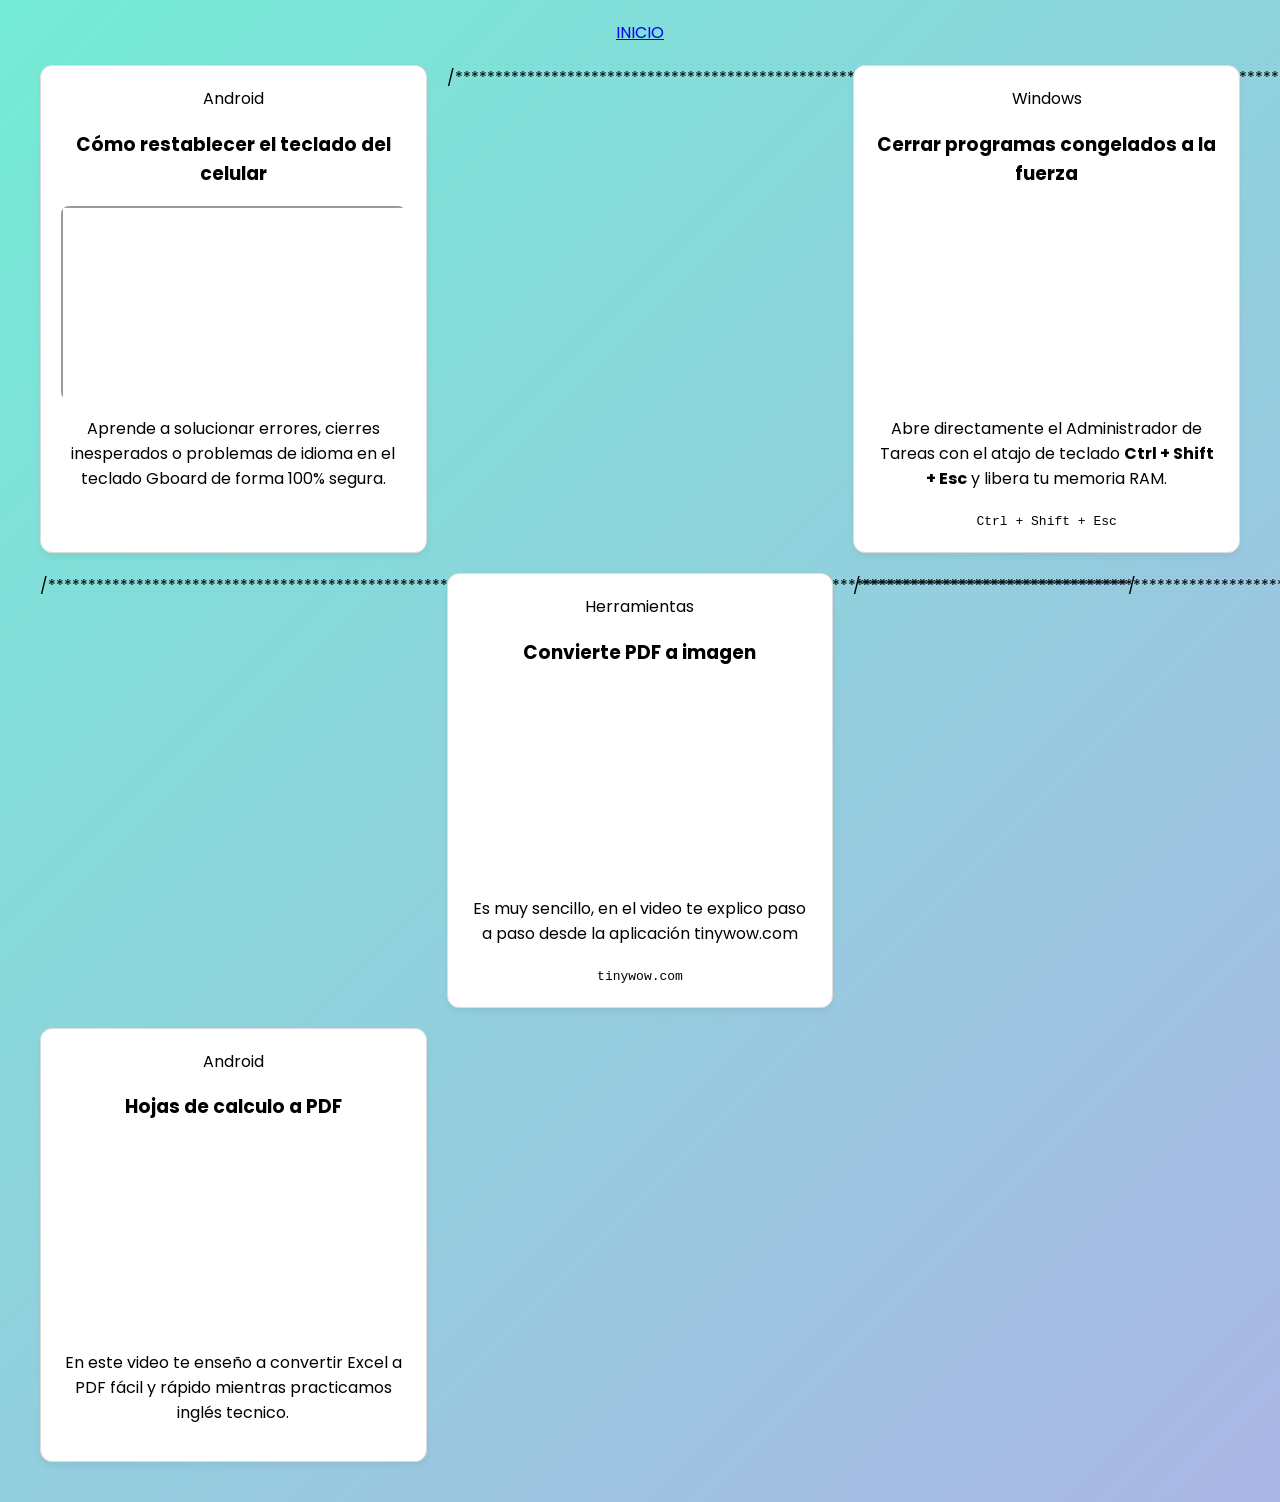
==== Tutoriales.html @ b7efc161 "Nuevo video" ====
<!DOCTYPE html>
<html lang="en">
<head>
    <meta charset="UTF-8">
    <title>Tutoriales</title>
    <link rel="stylesheet" href="css/style.css">
    <link rel="preconnect" href="https://fonts.googleapis.com">
    <link rel="preconnect" href="https://fonts.gstatic.com" crossorigin>
    <link href="https://fonts.googleapis.com/css2?family=Libertinus+Keyboard&family=Poppins:ital,wght@0,100;0,200;0,300;0,400;0,500;0,600;0,700;0,800;0,900;1,100;1,200;1,300;1,400;1,500;1,600;1,700;1,800;1,900&display=swap" rel="stylesheet">
</head>
<body>
<a href="index.html">INICIO</a>

<section class="tutoriales-container">

    <div class="tutorial-card">
        <span class="tag tag-android">Android</span>
        <h3>Cómo restablecer el teclado del celular</h3>

        <div class="video-responsive">
            <iframe
                src="https://www.tiktok.com/@celene_celine/video/7644374557515713799"
                allow="accelerometer; autoplay; clipboard-write; encrypted-media; gyroscope; picture-in-picture; web-share"
                allowfullscreen>
                scrolling="no"
                style="border: none; width: 100%; height:100%">
            </iframe>
        </div>

        <p>Aprende a solucionar errores, cierres inesperados o problemas de idioma en el teclado Gboard de forma 100% segura.</p>
    </div>
/*******************************************************************************************************************************************/
    <div class="tutorial-card">
        <span class="tag tag-windows">Windows</span>
        <h3>Cerrar programas congelados a la fuerza</h3>

        <div class="video-responsive">
            <iframe
                    src="https://youtube.com/embed/o0e40ADSaXM?si=9dqbxzDAvgamKejJ"
                    allow="accelerometer; autoplay; clipboard-write; encrypted-media; gyroscope; picture-in-picture; web-share"
                    frameborder="0" allowfullscreen>

            </iframe>
        </div>

        <p>Abre directamente el Administrador de Tareas con el atajo de teclado <strong>Ctrl + Shift + Esc</strong> y libera tu memoria RAM.</p>
        <code class="comando-box">Ctrl + Shift + Esc</code>
    </div>
/***************************************************************************************************************************************/
    <div class="tutorial-card">
        <span class="tag tag-windows">Herramientas</span>
        <h3>Convierte PDF a imagen</h3>

        <div class="video-responsive">
            <iframe src="https://youtube.com/embed/o8JNYIrlY2Y?si=Uz8FwnPqdDXKiIKc" frameborder="0" allowfullscreen></iframe>
        </div>

        <p>Es muy sencillo, en el video te explico paso a paso desde la aplicación tinywow.com</p>
        <code class="comando-box">tinywow.com</code>
    </div>
    /************************************************************************************************************************************/
    <div class="tutorial-card">
        <span class="tag tag-android">Android</span>
        <h3>Hojas de calculo a PDF</h3>

        <div class="video-responsive">
            <iframe src="https://youtube.com/embed/GjfxSZ3--k0?si=b-yqbgcsvzD-iQ19" frameborder="0" allowfullscreen></iframe>
        </div>

        <p>En este video te enseño a convertir Excel a PDF fácil y rápido mientras practicamos inglés tecnico. </p>
    </div>

</section>
</body>
</html>
---- css/style.css ----
/* Fondo general y fuente */
body {
    background: linear-gradient(135deg, #74ebd5, #ACB6E5);
     font-family: 'Poppins', sans-serif;
    text-align: center;
    margin: 0;
    padding: 20px;
}

/* Título principal */
h1 {
    color: darkblue;
     font-family: 'Poppins', sans-serif;
        font-weight: 700; /* Negrita */
}

/* Subtítulos */
h2 {
    color: darkred;
    margin-top: 20px;
    font-family: 'Poppins', sans-serif;
     font-weight: 700;
}

/* Listas */
ol, ul {
    display: inline-block;
    text-align: left;
    padding: 10px 20px;
    background-color: #fff8dc;
    border-radius: 8px;
}

/* Imagen */
img {
    display: block;
    margin: 20px auto;
    border-radius: 50%;
    border: 3px solid #333;
     max-width: 50%;   /* Nunca será más ancha que su contenedor */
        height: auto;      /* Mantiene la proporción */
}

/* Formulario */
form {
    display: flex;
    flex-direction: column;
    align-items: stretch;  /* hace que los hijos respeten el ancho */
    gap: 10px;
    width: 100%;
    box-sizing: border-box;
    padding: 10px 0;
}

/* Inputs y textarea */
input,
textarea {
    width: 100%;
    padding: 10px;
    border: 2px solid #ccc;
    border-radius: 8px;
    font-size: 1em;
    box-sizing: border-box;
    transition: all 0.3s ease; /* transición suave */
}

/* Al pasar el cursor o enfocar el campo */
input:focus,
textarea:focus {
    border-color: #ff758c; /* color del borde */
    box-shadow: 0 0 8px rgba(255, 117, 140, 0.4); /* brillo suave */
    outline: none; /* quita el borde azul del navegador */
}

/* Botón */
button {
    background: linear-gradient(90deg, #ff7eb3, #ff758c);
    color: white;
    border: none;
    padding: 12px;
    border-radius: 25px;
    cursor: pointer;
    transition: all 0.3s ease;
    font-size: 1em;
}

/*Animacion del boton*/
button:hover {
    background: linear-gradient(90deg, #ff4b1f, #ff9068);
    transform: scale(1.05);
    box-shadow: 0 4px 10px rgba(255, 117, 140, 0.5);
}

.card {
    background: white;
    max-width: 500px;
    margin: 40px auto; /* Centrar */
    padding: 20px;
    border-radius: 15px; /* Bordes redondeados */
    box-shadow: 0px 4px 20px rgba(0, 0, 0, 0.2); /* Sombra */
}

.perfiles img {
    width: 150px;        /* Fuerza a todas a tener el mismo ancho */
    height: 150px;       /* Y el mismo alto */
    object-fit: cover;   /* Recorta la foto para que no se deforme */
    border-radius: 50%;  /* Hace el círculo perfecto */
    margin: 10px;
    border: 3px solid #333;
    display: inline-block;
}

.perfiles {
    display: grid;
    grid-template-columns: repeat(auto-fit, minmax(120px, 1fr));
    gap: 15px;
    margin: 20px 0;
}

/*RESPONSIVO*/
@media (min-width: 768px) {
    form {
        max-width: 400px;
        margin: 0 auto; /* Centra el formulario */
    }
}

/* Mensaje de respuesta */
.mensaje {
    text-align: center;
    font-weight: bold;
    color: #333;
    opacity: 0;
    transition: opacity 1s ease-in-out;
}

/* Clase visible que se aplicará con JS */
.mensaje.visible {
    opacity: 1;
}

.mensaje {
    text-align: center;
    font-weight: bold;
    color: #333;
    opacity: 0;
    transition: opacity 1s ease-in-out;
}

.mensaje.visible {
    opacity: 1;
}

.mensaje.error {
    color: red;
}

.mensaje.ok {
    color: green;
}

.video-responsive {
    position: relative;
    padding-bottom: 56.25%; /* Relación de aspecto 16:9 */
    height: 0;
    overflow: hidden;
    margin-bottom: 15px;
    border-radius: 8px;
}

.video-responsive iframe {
    position: absolute;
    top: 0;
    left: 0;
    width: 100%;
    height: 100%;
}

/* La cuadrícula inteligente */
.tutoriales-container {
    display: grid;
    grid-template-columns: repeat(auto-fit, minmax(300px, 1fr));
    gap: 20px;
    padding: 20px;
}

.tutorial-card {
    background: #ffffff;
    border: 1px solid #ddd;
    border-radius: 12px;
    padding: 20px;
    box-shadow: 0 4px 6px rgba(0,0,0,0.05);
}

/*Regla especial para que los shorts mantengan su forma vertical del celular*/
.short-vertical {
padding-bottom: 177.77%; /*Relacion de aspecto 9:16 (vertical) */
}
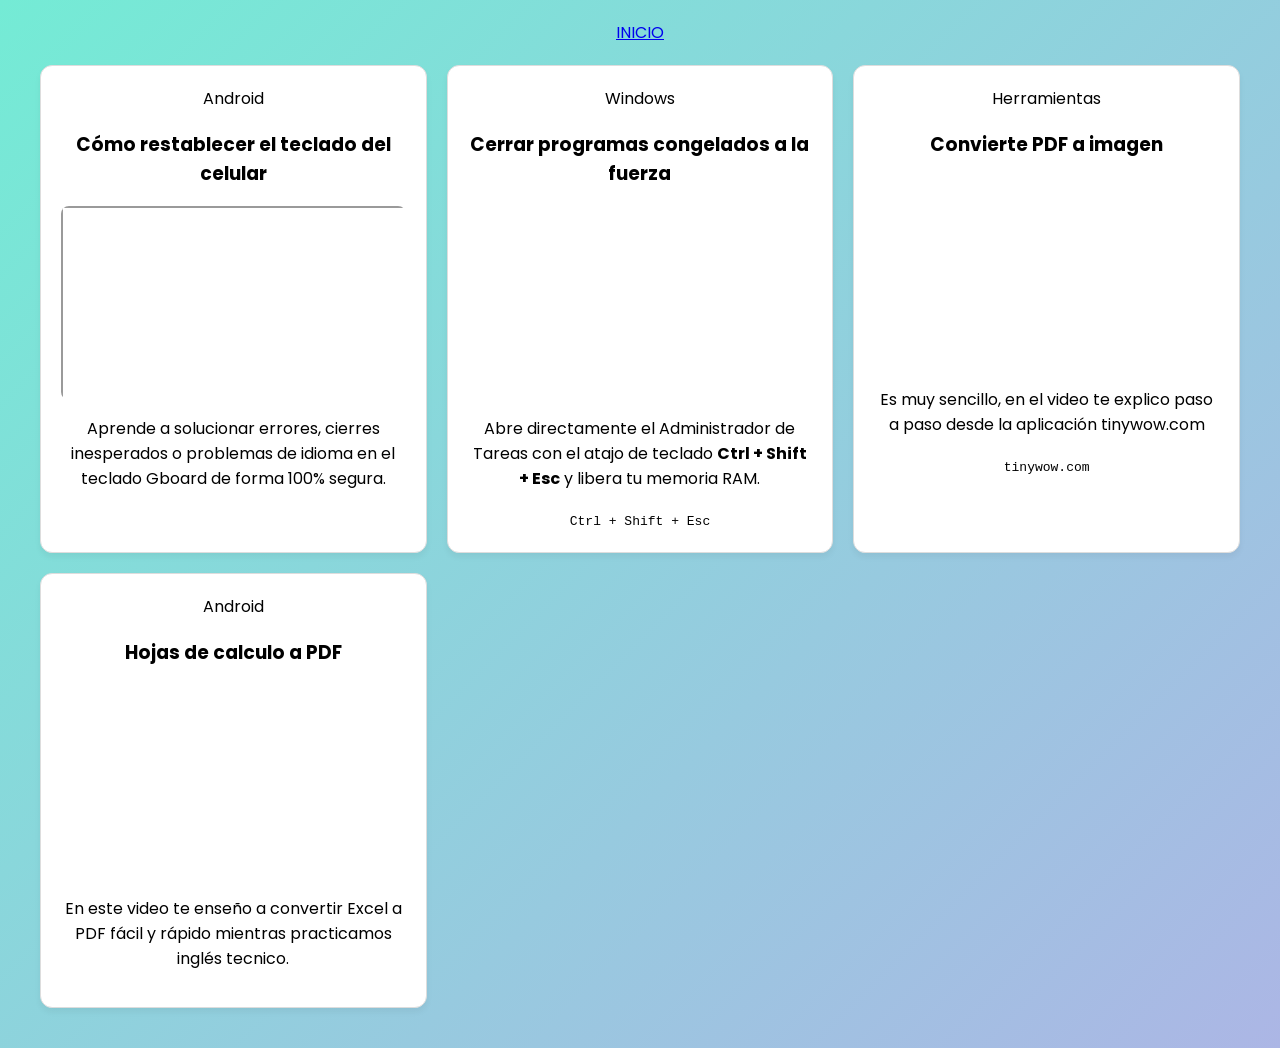
==== commit c6f0a18a: "estetica" ====
--- a/Tutoriales.html
+++ b/Tutoriales.html
@@ -29,7 +29,7 @@
 
         <p>Aprende a solucionar errores, cierres inesperados o problemas de idioma en el teclado Gboard de forma 100% segura.</p>
     </div>
-/*******************************************************************************************************************************************/
+
     <div class="tutorial-card">
         <span class="tag tag-windows">Windows</span>
         <h3>Cerrar programas congelados a la fuerza</h3>
@@ -46,7 +46,7 @@
         <p>Abre directamente el Administrador de Tareas con el atajo de teclado <strong>Ctrl + Shift + Esc</strong> y libera tu memoria RAM.</p>
         <code class="comando-box">Ctrl + Shift + Esc</code>
     </div>
-/***************************************************************************************************************************************/
+
     <div class="tutorial-card">
         <span class="tag tag-windows">Herramientas</span>
         <h3>Convierte PDF a imagen</h3>
@@ -58,7 +58,7 @@
         <p>Es muy sencillo, en el video te explico paso a paso desde la aplicación tinywow.com</p>
         <code class="comando-box">tinywow.com</code>
     </div>
-    /************************************************************************************************************************************/
+
     <div class="tutorial-card">
         <span class="tag tag-android">Android</span>
         <h3>Hojas de calculo a PDF</h3>
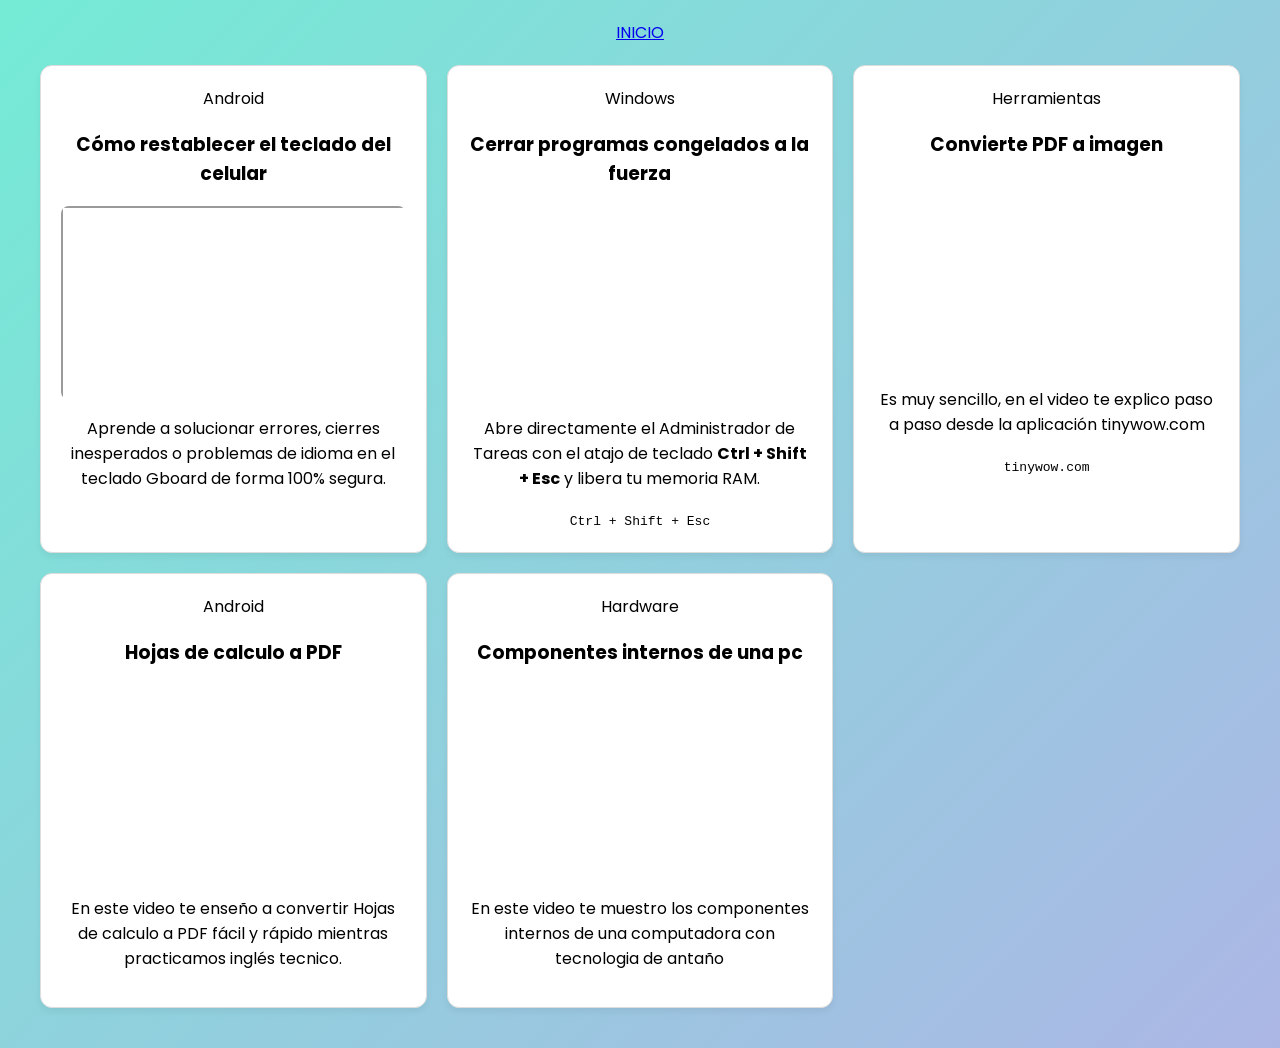
==== commit b9ab3af8: "Video sobre tecnologia de antaño" ====
--- a/Tutoriales.html
+++ b/Tutoriales.html
@@ -67,7 +67,18 @@
             <iframe src="https://youtube.com/embed/GjfxSZ3--k0?si=b-yqbgcsvzD-iQ19" frameborder="0" allowfullscreen></iframe>
         </div>
 
-        <p>En este video te enseño a convertir Excel a PDF fácil y rápido mientras practicamos inglés tecnico. </p>
+        <p>En este video te enseño a convertir Hojas de calculo a PDF fácil y rápido mientras practicamos inglés tecnico. </p>
+    </div>
+
+    <div class="tutorial-card">
+        <span class="tag tag-android">Hardware</span>
+        <h3>Componentes internos de una pc</h3>
+
+        <div class="video-responsive">
+            <iframe src="https://youtube.com/embed/bDXQo5ahZWA?si=fygKtFJK1-crt4XM" frameborder="0" allowfullscreen></iframe>
+        </div>
+
+        <p>En este video te muestro los componentes internos de una computadora con tecnologia de antaño</p>
     </div>
 
 </section>
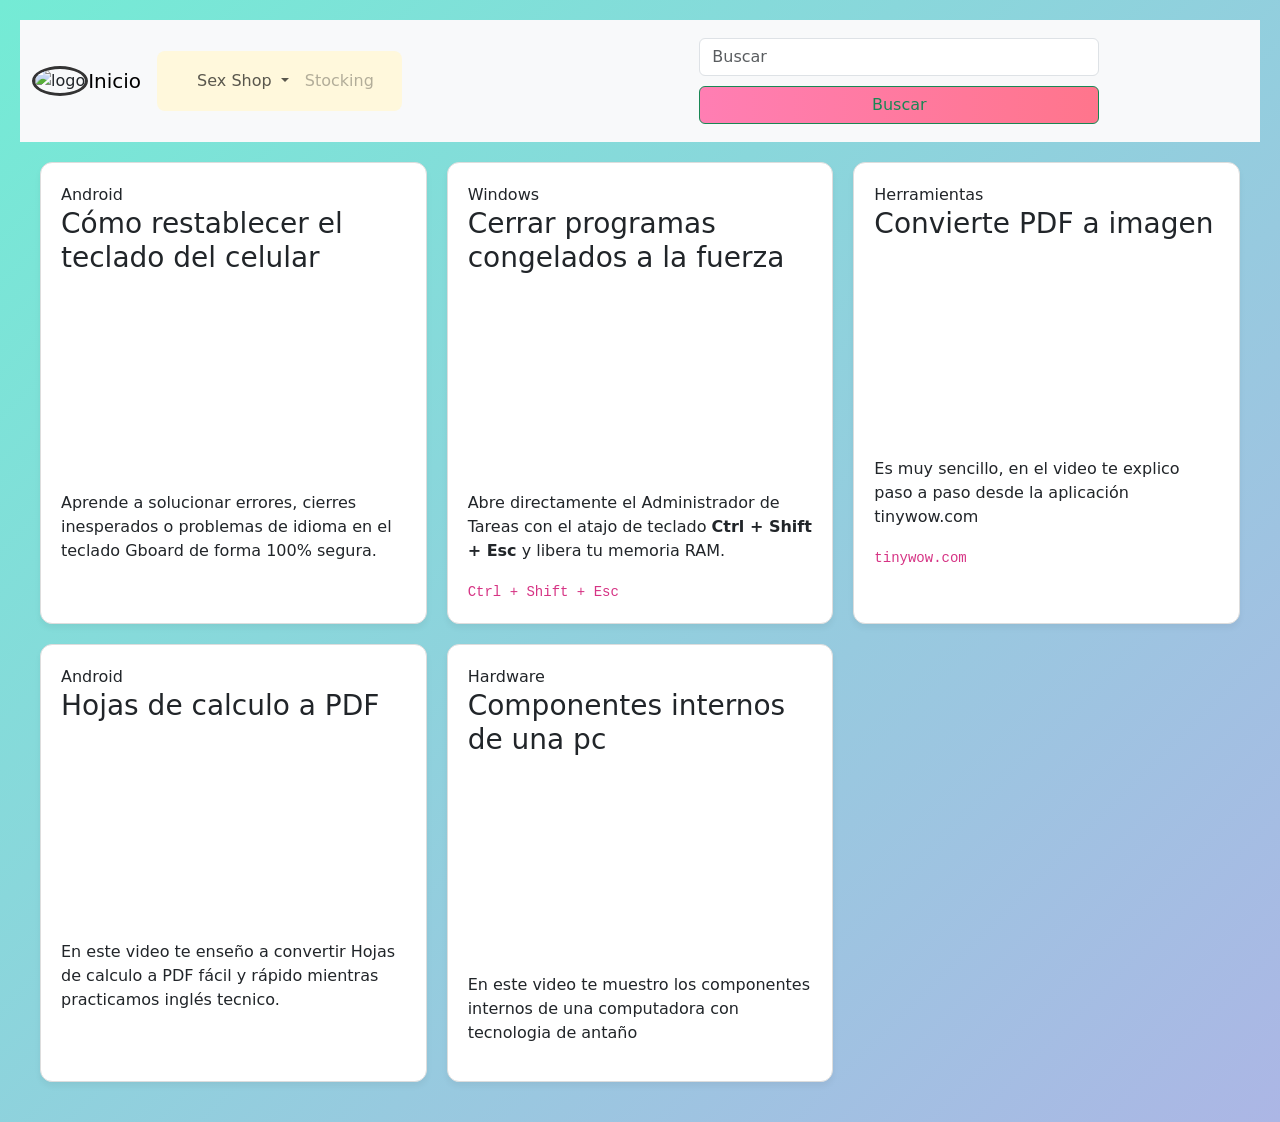
==== commit 935a75f0: "Navbar" ====
--- a/Tutoriales.html
+++ b/Tutoriales.html
@@ -4,12 +4,50 @@
     <meta charset="UTF-8">
     <title>Tutoriales</title>
     <link rel="stylesheet" href="css/style.css">
+    <link href="https://cdn.jsdelivr.net/npm/bootstrap@5.3.8/dist/css/bootstrap.min.css" rel="stylesheet" integrity="sha384-sRIl4kxILFvY47J16cr9ZwB07vP4J8+LH7qKQnuqkuIAvNWLzeN8tE5YBujZqJLB" crossorigin="anonymous">
     <link rel="preconnect" href="https://fonts.googleapis.com">
     <link rel="preconnect" href="https://fonts.gstatic.com" crossorigin>
     <link href="https://fonts.googleapis.com/css2?family=Libertinus+Keyboard&family=Poppins:ital,wght@0,100;0,200;0,300;0,400;0,500;0,600;0,700;0,800;0,900;1,100;1,200;1,300;1,400;1,500;1,600;1,700;1,800;1,900&display=swap" rel="stylesheet">
 </head>
 <body>
-<a href="index.html">INICIO</a>
+
+<nav class="navbar navbar-expand-lg bg-body-tertiary sticky-top">
+    <div class="container-fluid">
+        <img src="img/CeleneD.jpg" class="logo" alt="logo">
+        <a class="navbar-brand" href="index.html">Inicio</a>
+        <button class="navbar-toggler" type="button" data-bs-toggle="collapse" data-bs-target="#navbarSupportedContent" aria-controls="navbarSupportedContent" aria-expanded="false" aria-label="Toggle navigation">
+            <span class="navbar-toggler-icon"></span>
+        </button>
+        <div class="collapse navbar-collapse" id="navbarSupportedContent">
+            <ul class="navbar-nav me-auto mb-2 mb-lg-0">
+                <li class="nav-item">
+                    <a class="nav-link active" aria-current="page" href="catalogo.html"></a>
+                </li>
+                <li class="nav-item">
+                    <a class="nav-link" href="lenceria.html"></a>
+                </li>
+                <li class="nav-item dropdown">
+                    <a class="nav-link dropdown-toggle" href="#" role="button" data-bs-toggle="dropdown" aria-expanded="false">
+                        Sex Shop
+                    </a>
+                    <ul class="dropdown-menu">
+                        <li><a class="dropdown-item" href="#"></a></li>
+                        <li><a class="dropdown-item" href="#"></a></li>
+                        <li><hr class="dropdown-divider"></li>
+                        <li><a class="dropdown-item" href="#"></a></li>
+                    </ul>
+                </li>
+                <li class="nav-item">
+                    <a class="nav-link disabled" aria-disabled="true">Stocking</a>
+                </li>
+            </ul>
+            <form class="d-flex" role="search">
+                <input class="form-control me-2" type="search" placeholder="Buscar" aria-label="Search"/>
+                <button class="btn btn-outline-success" type="submit">Buscar</button>
+            </form>
+        </div>
+    </div>
+</nav>
 
 <section class="tutoriales-container">
 
@@ -19,11 +57,11 @@
 
         <div class="video-responsive">
             <iframe
-                src="https://www.tiktok.com/@celene_celine/video/7644374557515713799"
-                allow="accelerometer; autoplay; clipboard-write; encrypted-media; gyroscope; picture-in-picture; web-share"
+                src="https://www.tiktok.com/embed/v2/7644374557515713799"
+                allow="accelerometer; autoplay; clipboard-write; encrypted-media; gyroscope; picture-in-picture"
                 allowfullscreen>
                 scrolling="no"
-                style="border: none; width: 100%; height:100%">
+                style="border: none; width: 100%; height:100%; overflow:hidden;">
             </iframe>
         </div>
 
@@ -82,5 +120,6 @@
     </div>
 
 </section>
+<script src="https://cdn.jsdelivr.net/npm/bootstrap@5.3.8/dist/js/bootstrap.bundle.min.js" integrity="sha384-FKyoEForCGlyvwx9Hj09JcYn3nv7wiPVlz7YYwJrWVcXK/BmnVDxM+D2scQbITxI" crossorigin="anonymous"></script>
 </body>
 </html>
--- a/css/style.css
+++ b/css/style.css
@@ -192,11 +192,14 @@
     box-shadow: 0 4px 6px rgba(0,0,0,0.05);
 }
 
-/*Regla especial para que los shorts mantengan su forma vertical del celular*/
+/*Ajuste de ingenieria para que los reproductores verticales quepan al 100% sin scrollbar*/
 .short-vertical {
-padding-bottom: 177.77%; /*Relacion de aspecto 9:16 (vertical) */
-}
-
-
-
-
+position: relative;
+padding-bottom: 160%; /*Aumentamos el espacio vertical */
+height: 0;
+overflow: hidden;
+}
+
+
+
+
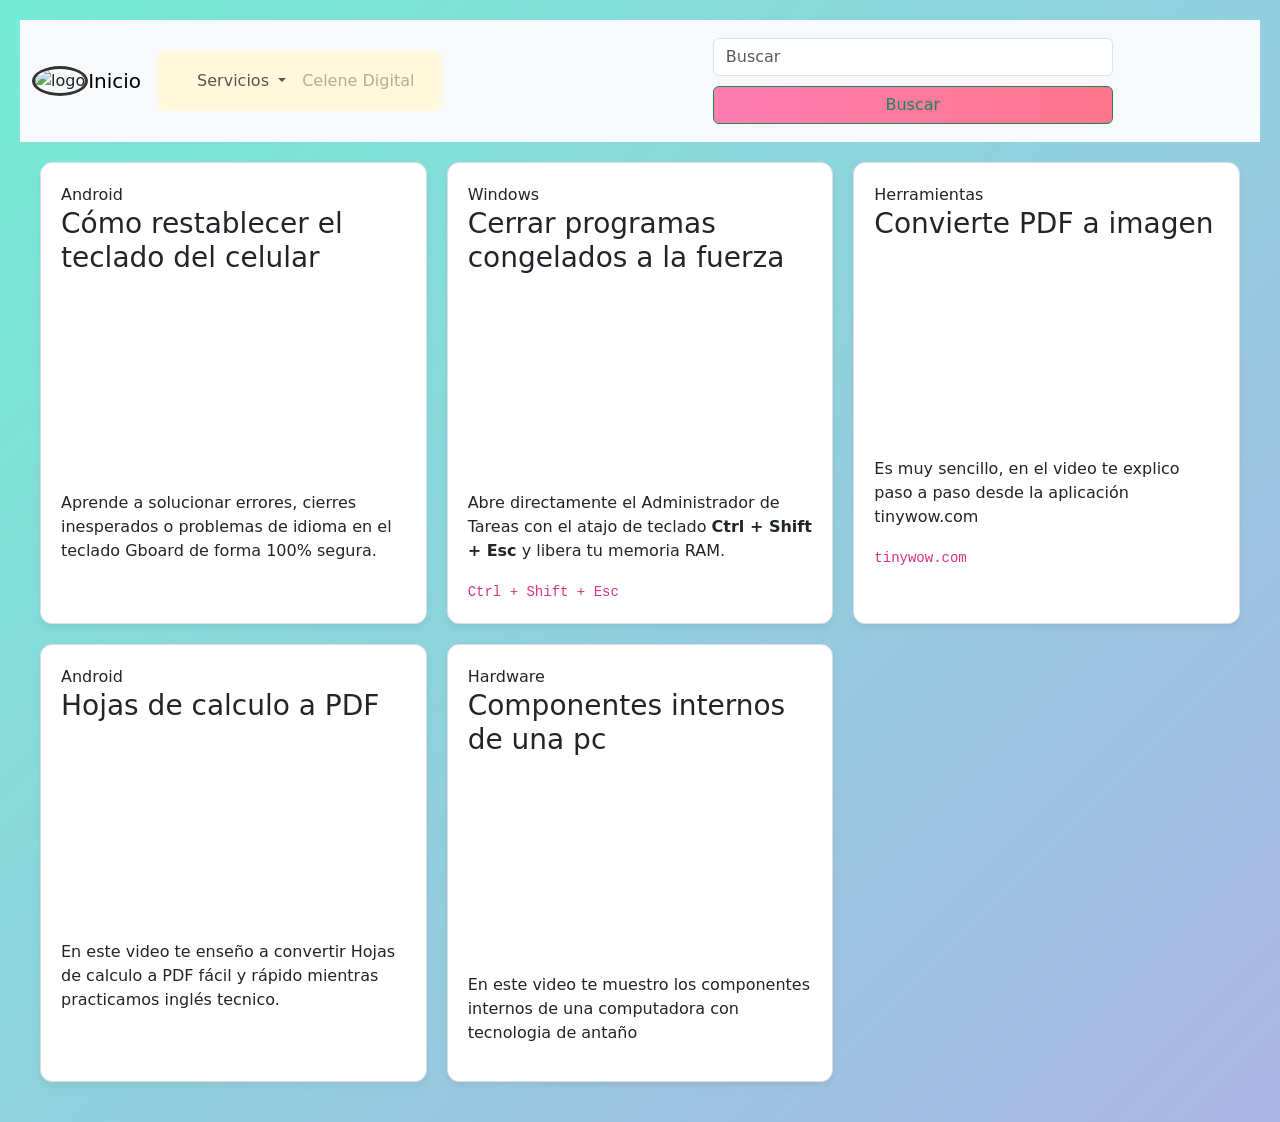
==== commit ce255ce4: "Navbar" ====
--- a/Tutoriales.html
+++ b/Tutoriales.html
@@ -28,7 +28,7 @@
                 </li>
                 <li class="nav-item dropdown">
                     <a class="nav-link dropdown-toggle" href="#" role="button" data-bs-toggle="dropdown" aria-expanded="false">
-                        Sex Shop
+                        Servicios
                     </a>
                     <ul class="dropdown-menu">
                         <li><a class="dropdown-item" href="#"></a></li>
@@ -38,7 +38,7 @@
                     </ul>
                 </li>
                 <li class="nav-item">
-                    <a class="nav-link disabled" aria-disabled="true">Stocking</a>
+                    <a class="nav-link disabled" aria-disabled="true">Celene Digital</a>
                 </li>
             </ul>
             <form class="d-flex" role="search">
